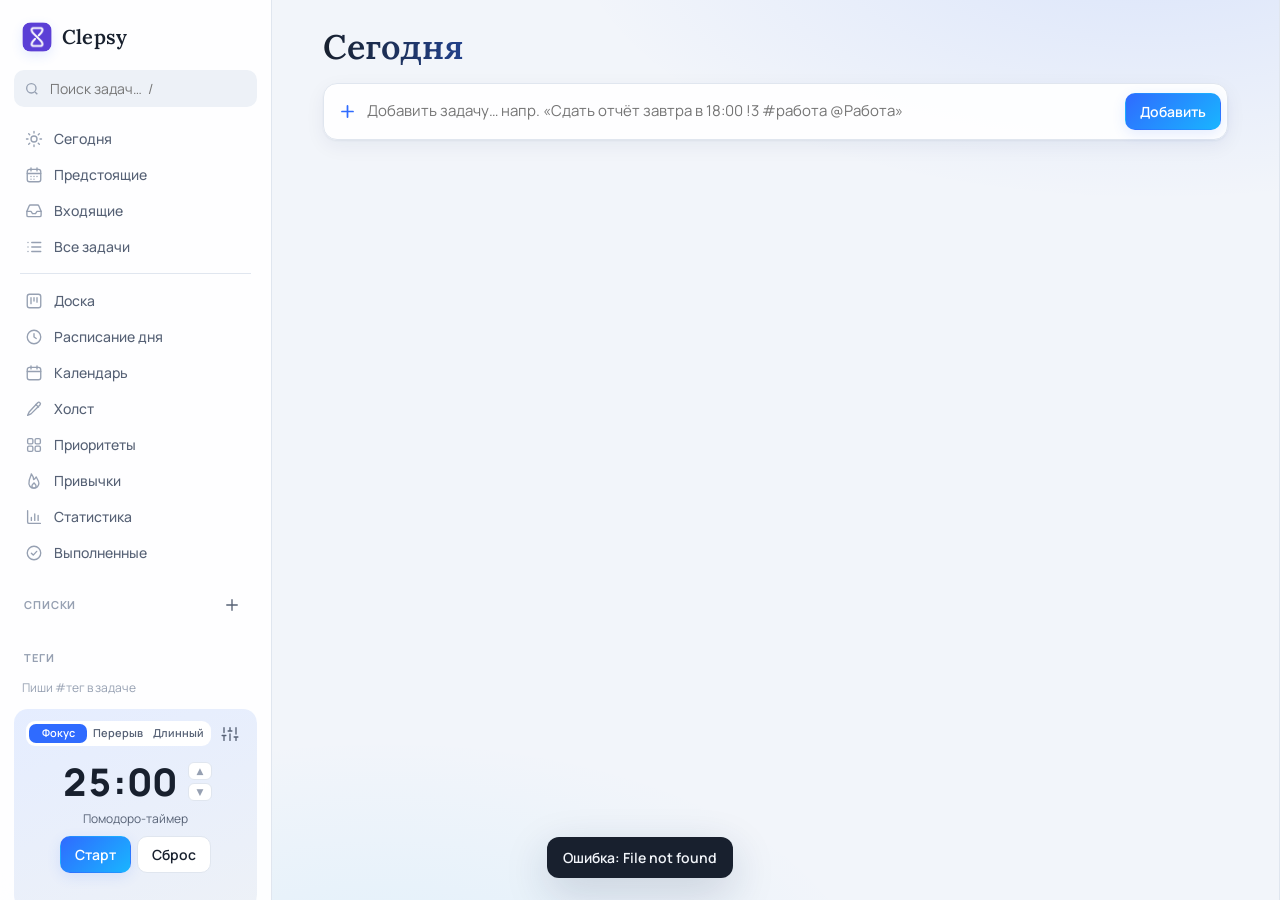
==== web/index.html @ 862fe604 "Матрица Эйзенхауэра → «Приоритеты» Co-Authored-By: Claude Opus 5.5 <noreply@anthropic.com>" ====
<!doctype html>
<html lang="ru">
<head>
  <meta charset="utf-8">
  <meta name="viewport" content="width=device-width, initial-scale=1">
  <title>Clepsy</title>
  <link rel="icon" href="icon.png">
  <link rel="preconnect" href="https://fonts.googleapis.com">
  <link rel="preconnect" href="https://fonts.gstatic.com" crossorigin>
  <link href="https://fonts.googleapis.com/css2?family=Manrope:wght@400;500;600;700;800&family=Lora:ital,wght@0,500;0,600;1,500&display=swap" rel="stylesheet">
  <link rel="stylesheet" href="style.css">
  <script>
    // ошибки JS записываются в атрибут — их проверяет автотест перед сборкой
    (() => {
      const errs = [];
      const put = msg => { if (errs.includes(msg) || errs.length > 8) return; errs.push(msg); document.documentElement.dataset.errors = errs.join(" | "); };
      addEventListener("error", e => put(e.message + " @ " + (e.filename || "").split("/").pop() + ":" + e.lineno));
      addEventListener("unhandledrejection", e => put("promise: " + (e.reason && e.reason.message || e.reason)));
    })();
  </script>
</head>
<body>
<div class="app">
  <aside class="sidebar" id="sidebar">
    <div class="brand">
      <img class="brand-mark" src="icon.png" alt="">
      <span class="brand-name">Clepsy</span>
    </div>

    <label class="search">
      <svg viewBox="0 0 24 24"><circle cx="11" cy="11" r="7"/><path d="m20 20-3.5-3.5"/></svg>
      <input id="search" type="search" placeholder="Поиск задач…  /">
    </label>

    <nav class="nav" id="nav">
      <button data-view="today"><span class="ico"><i data-i="sun"></i></span>Сегодня<span class="count" data-count="today"></span></button>
      <button data-view="upcoming"><span class="ico"><i data-i="upcoming"></i></span>Предстоящие<span class="count" data-count="upcoming"></span></button>
      <button data-view="inbox"><span class="ico"><i data-i="inbox"></i></span>Входящие<span class="count" data-count="inbox"></span></button>
      <button data-view="all"><span class="ico"><i data-i="list"></i></span>Все задачи<span class="count" data-count="all"></span></button>
      <div class="nav-sep"></div>
      <button data-view="board"><span class="ico"><i data-i="board"></i></span>Доска<span class="count" data-count="doing"></span></button>
      <button data-view="schedule"><span class="ico"><i data-i="clock"></i></span>Расписание дня</button>
      <button data-view="calendar"><span class="ico"><i data-i="calendar"></i></span>Календарь</button>
      <button data-view="sketch"><span class="ico"><i data-i="pen"></i></span>Холст</button>
      <button data-view="matrix"><span class="ico"><i data-i="matrix"></i></span>Приоритеты</button>
      <button data-view="habits"><span class="ico"><i data-i="flame"></i></span>Привычки</button>
      <button data-view="stats"><span class="ico"><i data-i="chart"></i></span>Статистика</button>
      <button data-view="completed"><span class="ico"><i data-i="done"></i></span>Выполненные</button>
    </nav>

    <div class="side-head">
      <span>Списки</span>
      <button class="icon-btn" id="addList" title="Новый список"><i data-i="plus"></i></button>
    </div>
    <div class="nav" id="lists"></div>

    <div class="side-head"><span>Теги</span></div>
    <div class="tags-cloud" id="tagsCloud"></div>

    <div class="pomodoro" id="pomodoro">
      <div class="pomo-top">
        <div class="pomo-modes">
          <button data-mode="work" class="on">Фокус</button>
          <button data-mode="short">Перерыв</button>
          <button data-mode="long">Длинный</button>
        </div>
        <button class="icon-btn pomo-gear" id="pomoGear" title="Настроить время"><i data-i="settings"></i></button>
      </div>
      <div class="pomo-clock" id="pomoClock">
        <div class="pomo-time" id="pomoTime" title="Нажми, чтобы ввести своё время, или крути колёсико">25:00</div>
        <div class="clock-arrows"><button type="button" data-adj="1" title="+1 минута">▲</button><button type="button" data-adj="-1" title="−1 минута">▼</button></div>
      </div>
      <div class="pomo-label" id="pomoLabel">Помодоро-таймер</div>
      <div class="pomo-ctrl">
        <button class="btn btn-primary" id="pomoStart">Старт</button>
        <button class="btn" id="pomoReset">Сброс</button>
      </div>
      <div class="pomo-done" id="pomoDone"></div>
      <div id="pomoSettings" hidden></div>
    </div>

    <div class="side-foot">
      <button class="icon-btn" id="themeBtn" title="Тема"><i data-i="theme"></i></button>
      <button class="icon-btn" id="notifyBtn" title="Напоминания о дедлайнах"><i data-i="bell"></i></button>
      <a class="icon-btn" href="/api/export" title="Экспорт в JSON"><i data-i="download"></i></a>
      <label class="icon-btn" title="Импорт из JSON"><i data-i="upload"></i><input type="file" id="importFile" accept="application/json" hidden></label>
      <button class="icon-btn" id="helpBtn" title="Горячие клавиши"><i data-i="keyboard"></i></button>
    </div>
  </aside>

  <main class="main">
    <header class="main-head">
      <button class="icon-btn burger" id="burger"><i data-i="list"></i></button>
      <div>
        <div class="eyebrow" id="eyebrow"></div>
        <h1 id="viewTitle">Сегодня</h1>
      </div>
      <div class="head-right" id="headRight"></div>
    </header>

    <form class="quick-add" id="quickAdd" autocomplete="off">
      <span class="qa-plus"><i data-i="plus"></i></span>
      <input id="qaInput" placeholder="Добавить задачу… напр. «Сдать отчёт завтра в 18:00 !3 #работа @Работа»">
      <button class="btn btn-primary" type="submit">Добавить</button>
    </form>
    <div class="qa-preview" id="qaPreview"></div>

    <section id="view" class="view"></section>
  </main>

  <aside class="detail" id="detail" aria-hidden="true"></aside>
</div>

<div class="modal" id="helpModal" hidden>
  <div class="modal-card">
    <h3>Горячие клавиши и быстрый ввод</h3>
    <div class="help-grid">
      <kbd>N</kbd><span>новая задача</span>
      <kbd>/</kbd><span>поиск</span>
      <kbd>1</kbd>–<kbd>9</kbd><span>переключить раздел</span>
      <kbd>P</kbd><span>спланировать день</span>
      <kbd>D</kbd><span>холст для набросков</span>
      <kbd>Esc</kbd><span>закрыть панель</span>
      <kbd>T</kbd><span>сменить тему</span>
    </div>
    <h4>В строке добавления можно писать:</h4>
    <ul class="help-list">
      <li><b>сегодня, завтра, послезавтра, пн…вс, 25.12, через 3 дня</b> — дедлайн</li>
      <li><b>в 18:00</b> — время</li>
      <li><b>!1 !2 !3</b> — приоритет (низкий / средний / высокий)</li>
      <li><b>#тег</b> — теги, <b>@Список</b> — список</li>
      <li><b>каждый день, по будням, каждую неделю, каждый месяц</b> — повтор</li>
    </ul>
    <button class="btn btn-primary" data-close>Понятно</button>
  </div>
</div>

<div class="modal" id="planModal" hidden>
  <div class="modal-card plan-card" id="planCard"></div>
</div>

<div class="toast" id="toast" hidden></div>

<script src="icons.js"></script>
<script src="shared.js"></script>
<script src="js/core.js"></script>
<script src="js/quickadd.js"></script>
<script src="js/render.js"></script>
<script src="js/views.js"></script>
<script src="js/plan.js"></script>
<script src="js/detail.js"></script>
<script src="js/actions.js"></script>
<script src="js/pomodoro.js"></script>
<script src="js/ui.js"></script>
<script src="js/sketch.js"></script>
<script src="js/main.js"></script>
</body>
</html>
---- web/style.css ----
:root {
  --bg: #f2f5fa;
  --panel: #ffffff;
  --panel-2: #edf1f7;
  --line: #e0e6ef;
  --ink: #18202e;
  --ink-2: #566175;
  --ink-3: #96a0b2;
  --accent: #2f6bff;
  --accent-2: #19b5ff;
  --accent-soft: #e5edff;
  --accent-ink: #ffffff;
  --danger: #ef4d5a;
  --warn: #f29a2e;
  --ok: #1a9cff;
  --p1: #7b8cad;
  --p2: #f29a2e;
  --p3: #ef4d5a;
  --glow: rgba(47, 107, 255, .12);
  --shadow: 0 1px 2px rgba(20, 40, 80, .05), 0 6px 20px rgba(20, 40, 80, .06);
  --shadow-lg: 0 14px 44px rgba(20, 40, 80, .18);
  --radius: 14px;
  --font: "Manrope", system-ui, -apple-system, "Segoe UI", sans-serif;
  --serif: "Lora", Georgia, serif;
  color-scheme: light;
}

@media (prefers-color-scheme: dark) {
  :root:not([data-theme="light"]) {
    --bg: #0d121b; --panel: #141b27; --panel-2: #1b2433; --line: #243044;
    --ink: #e7edf7; --ink-2: #9aa6bb; --ink-3: #5f6c84;
    --accent: #4f86ff; --accent-2: #2fc4ff; --accent-soft: #17264a; --accent-ink: #ffffff;
    --ok: #38b0ff; --p1: #8796b3; --glow: rgba(79, 134, 255, .16);
    --shadow: 0 1px 2px rgba(0,0,0,.3), 0 6px 20px rgba(0,0,0,.28);
    --shadow-lg: 0 14px 44px rgba(0,0,0,.55);
    color-scheme: dark;
  }
}
:root[data-theme="dark"] {
  --bg: #0d121b; --panel: #141b27; --panel-2: #1b2433; --line: #243044;
  --ink: #e7edf7; --ink-2: #9aa6bb; --ink-3: #5f6c84;
  --accent: #4f86ff; --accent-2: #2fc4ff; --accent-soft: #17264a; --accent-ink: #ffffff;
  --ok: #38b0ff; --p1: #8796b3; --glow: rgba(79, 134, 255, .16);
  --shadow: 0 1px 2px rgba(0,0,0,.3), 0 6px 20px rgba(0,0,0,.28);
  --shadow-lg: 0 14px 44px rgba(0,0,0,.55);
  color-scheme: dark;
}

* { box-sizing: border-box; }
html, body { margin: 0; height: 100%; }
body {
  background:
    radial-gradient(900px 420px at 90% -8%, var(--glow), transparent 65%),
    radial-gradient(700px 360px at 30% 110%, color-mix(in srgb, var(--accent-2) 8%, transparent), transparent 70%),
    var(--bg);
  background-attachment: fixed;
  color: var(--ink);
  font: 15px/1.5 var(--font);
  -webkit-font-smoothing: antialiased;
}
button, input, textarea, select { font: inherit; color: inherit; }
button { cursor: pointer; }
a { color: inherit; text-decoration: none; }
::selection { background: var(--accent-soft); }

.app { display: grid; grid-template-columns: 272px 1fr auto; height: 100vh; }

/* ---------- sidebar ---------- */
.sidebar {
  background: var(--panel);
  border-right: 1px solid var(--line);
  padding: 18px 14px 12px;
  display: flex; flex-direction: column; gap: 6px;
  overflow-y: auto;
}
.brand { display: flex; align-items: center; gap: 10px; padding: 4px 8px 12px; }
.brand-mark { width: 30px; height: 30px; border-radius: 9px; box-shadow: 0 4px 12px var(--glow); }
.brand-name { font-family: var(--serif); font-weight: 600; font-size: 20px; letter-spacing: .2px; }

.search {
  display: flex; align-items: center; gap: 8px;
  background: var(--panel-2); border-radius: 10px; padding: 7px 10px; margin-bottom: 8px;
}
.search svg { width: 16px; height: 16px; fill: none; stroke: var(--ink-3); stroke-width: 2; flex: none; }
.search input { border: 0; outline: 0; background: transparent; width: 100%; font-size: 14px; }

.nav { display: flex; flex-direction: column; gap: 1px; }
.nav button, .nav .list-item {
  display: flex; align-items: center; gap: 10px;
  border: 0; background: transparent; text-align: left;
  padding: 7px 10px; border-radius: 9px; font-size: 14px; font-weight: 500; color: var(--ink-2);
  transition: background .15s, color .15s;
}
.nav button:hover, .nav .list-item:hover { background: var(--panel-2); color: var(--ink); }
.nav button.active { background: var(--accent-soft); color: var(--accent); font-weight: 700; box-shadow: inset 3px 0 0 var(--accent); }
.nav .ico { width: 20px; text-align: center; }
.nav .count { margin-left: auto; font-size: 12px; color: var(--ink-3); font-weight: 600; }
.nav .count.hot { color: var(--danger); }
.nav-sep { height: 1px; background: var(--line); margin: 8px 6px; }
.dot { width: 10px; height: 10px; border-radius: 50%; flex: none; margin: 0 5px; }
.list-del { margin-left: 6px; opacity: 0; border: 0; background: none; color: var(--ink-3); padding: 0 2px; }
.nav button:hover .list-del { opacity: 1; }
.list-del:hover { color: var(--danger); }

.side-head {
  display: flex; align-items: center; justify-content: space-between;
  font-size: 11px; font-weight: 700; letter-spacing: .08em; text-transform: uppercase; color: var(--ink-3);
  padding: 14px 10px 4px;
}
.tags-cloud { display: flex; flex-wrap: wrap; gap: 5px; padding: 2px 8px 6px; }
.tags-cloud:empty::after { content: "Пиши #тег в задаче"; font-size: 12px; color: var(--ink-3); }

.icon-btn {
  display: inline-grid; place-items: center; min-width: 30px; height: 30px; padding: 0 6px;
  border: 0; border-radius: 8px; background: transparent; color: var(--ink-2); font-size: 15px; cursor: pointer;
}
.icon-btn:hover { background: var(--panel-2); color: var(--ink); }

.side-foot { display: flex; gap: 2px; justify-content: space-between; padding-top: 10px; border-top: 1px solid var(--line); margin-top: 6px; }

/* ---------- pomodoro ---------- */
.pomodoro {
  margin-top: auto;
  background: linear-gradient(160deg, var(--accent-soft), var(--panel-2));
  border-radius: var(--radius); padding: 12px; text-align: center;
}
.pomo-modes { display: flex; gap: 2px; background: var(--panel); border-radius: 9px; padding: 3px; }
.pomo-modes button { flex: 1; border: 0; background: none; border-radius: 7px; font-size: 12px; font-weight: 600; padding: 4px 0; color: var(--ink-2); }
.pomo-modes button.on { background: var(--accent); color: var(--accent-ink); }
.pomo-time { font-size: 38px; font-weight: 800; letter-spacing: 1px; font-variant-numeric: tabular-nums; margin-top: 6px; }
.pomo-label { font-size: 12px; color: var(--ink-2); min-height: 18px; overflow: hidden; text-overflow: ellipsis; white-space: nowrap; }
.pomo-ctrl { display: flex; gap: 6px; justify-content: center; margin-top: 8px; }
.pomo-done { font-size: 13px; margin-top: 6px; min-height: 18px; letter-spacing: 2px; }

/* ---------- buttons ---------- */
.btn {
  border: 1px solid var(--line); background: var(--panel); border-radius: 10px;
  padding: 7px 14px; font-weight: 600; font-size: 14px; transition: transform .1s, background .15s, border-color .15s;
}
.btn:hover { border-color: var(--ink-3); }
.btn:active { transform: scale(.97); }
.btn-primary { background: linear-gradient(135deg, var(--accent), var(--accent-2)); border-color: transparent; color: var(--accent-ink); box-shadow: 0 4px 14px var(--glow); }
.btn-primary:hover { filter: brightness(1.07); border-color: var(--accent); }
.btn-danger { color: var(--danger); }
.btn-sm { padding: 4px 10px; font-size: 13px; }

/* ---------- main ---------- */
.main { overflow-y: auto; padding: 28px clamp(16px, 4vw, 56px) 60px; min-width: 0; }
.main-head { display: flex; align-items: flex-end; gap: 14px; margin-bottom: 18px; }
.main-head h1 { font-family: var(--serif); font-weight: 600; font-size: 34px; margin: 0; line-height: 1.1; }
.eyebrow { font-size: 13px; color: var(--ink-3); font-weight: 600; text-transform: capitalize; }
.head-right { margin-left: auto; display: flex; align-items: center; gap: 10px; }
.burger { display: none; }

.ring { --p: 0; width: 54px; height: 54px; border-radius: 50%;
  background: conic-gradient(from -90deg, var(--accent-2), var(--accent) calc(var(--p) * 1%), var(--panel-2) 0); transition: --p .6s;
  display: grid; place-items: center; }
.ring span { width: 42px; height: 42px; border-radius: 50%; background: var(--bg); display: grid; place-items: center; font-size: 12px; font-weight: 800; }
.ring-wrap { display: flex; align-items: center; gap: 10px; font-size: 13px; color: var(--ink-2); }

.quick-add {
  display: flex; align-items: center; gap: 10px;
  background: var(--panel); border: 1px solid var(--line); border-radius: var(--radius);
  padding: 6px 6px 6px 14px; box-shadow: var(--shadow);
  transition: border-color .15s, box-shadow .15s;
}
.quick-add:focus-within { border-color: var(--accent); box-shadow: 0 0 0 4px var(--accent-soft); }
.qa-plus { color: var(--accent); font-size: 20px; font-weight: 700; }
.quick-add input { flex: 1; border: 0; outline: 0; background: transparent; font-size: 15px; padding: 6px 0; min-width: 0; }
.qa-preview { display: flex; flex-wrap: wrap; gap: 6px; min-height: 26px; padding: 8px 4px 4px; }

.view { margin-top: 10px; }

/* ---------- task list ---------- */
.group { margin-top: 20px; }
.group-head {
  display: flex; align-items: center; gap: 8px;
  font-size: 13px; font-weight: 700; color: var(--ink-2); padding: 0 4px 8px;
}
.group-head .n { color: var(--ink-3); font-weight: 600; }
.group-head.overdue { color: var(--danger); }
.tasks { display: flex; flex-direction: column; gap: 6px; }

.task {
  display: flex; align-items: flex-start; gap: 12px;
  background: var(--panel); border: 1px solid var(--line); border-radius: 12px;
  padding: 11px 14px; cursor: pointer; position: relative;
  transition: border-color .15s, transform .15s, box-shadow .15s, opacity .3s, background .3s;
}
.task.enter { animation: pop .32s cubic-bezier(.2, .8, .3, 1.2) both; }
.task:hover { border-color: color-mix(in srgb, var(--accent) 35%, var(--line)); box-shadow: var(--shadow); transform: translateY(-1px); }
.task.done { background: color-mix(in srgb, var(--panel) 70%, var(--panel-2)); }
.task.selected { border-color: var(--accent); box-shadow: 0 0 0 3px var(--accent-soft); }
.task.dragging { opacity: .4; }
.task.drop-above::before { content: ""; position: absolute; left: 10px; right: 10px; top: -5px; height: 3px; border-radius: 3px; background: var(--accent); }
.task::after { content: ""; position: absolute; left: 0; top: 10px; bottom: 10px; width: 3px; border-radius: 0 3px 3px 0; background: var(--list-color, transparent); }
@keyframes pop { from { opacity: 0; transform: translateY(6px) scale(.985); } }

.check {
  flex: none; width: 22px; height: 22px; margin-top: 1px; border-radius: 50%;
  border: 2px solid var(--pc, var(--ink-3)); background: transparent;
  display: grid; place-items: center; padding: 0; position: relative;
  transition: background .25s, border-color .25s, transform .15s;
}
.check:hover { background: color-mix(in srgb, var(--pc, var(--ink-3)) 15%, transparent); transform: scale(1.08); }
.check svg { width: 12px; height: 12px; stroke: #fff; stroke-width: 3.5; fill: none; stroke-linecap: round; stroke-linejoin: round; }
.check svg path { stroke-dasharray: 24; stroke-dashoffset: 24; transition: stroke-dashoffset .3s .08s ease; }
.task.done .check { background: linear-gradient(135deg, var(--accent), var(--accent-2)); border-color: transparent; }
.task.done .check svg path { stroke-dashoffset: 0; }
/* зачёркивание «прорисовывается» слева направо */
.t-text {
  background: linear-gradient(currentColor, currentColor) 0 56% / 0 1.5px no-repeat;
  -webkit-box-decoration-break: clone; box-decoration-break: clone;
  transition: background-size .35s ease, color .3s;
}
.task.done .t-text { background-size: 100% 1.5px; color: var(--ink-3); }
.check.burst { animation: burst .45s ease; }
@keyframes burst {
  0% { box-shadow: 0 0 0 0 color-mix(in srgb, var(--accent) 50%, transparent); }
  40% { transform: scale(1.25); }
  100% { transform: scale(1); box-shadow: 0 0 0 12px transparent; }
}
.confetti { position: fixed; width: 8px; height: 8px; border-radius: 2px; pointer-events: none; z-index: 70; }
.p1 { --pc: var(--p1); } .p2 { --pc: var(--p2); } .p3 { --pc: var(--p3); }

.t-body { flex: 1; min-width: 0; }
.t-title { font-weight: 600; word-wrap: break-word; }
.t-notes { font-size: 13px; color: var(--ink-3); white-space: nowrap; overflow: hidden; text-overflow: ellipsis; }
.t-meta { display: flex; flex-wrap: wrap; gap: 6px; margin-top: 5px; }
.chip {
  display: inline-flex; align-items: center; gap: 4px;
  font-size: 12px; font-weight: 600; color: var(--ink-2);
  background: var(--panel-2); border-radius: 6px; padding: 1px 7px; border: 0; white-space: nowrap;
}
button.chip:hover { color: var(--accent); }
.chip.tag { color: var(--accent); background: var(--accent-soft); }
.chip.late { color: var(--danger); background: color-mix(in srgb, var(--danger) 12%, transparent); }
.chip.soon { color: var(--warn); background: color-mix(in srgb, var(--warn) 14%, transparent); }
.chip.today { color: var(--ok); background: color-mix(in srgb, var(--ok) 14%, transparent); }
.t-pin { font-size: 13px; }
.t-actions {
  position: absolute; right: 8px; top: 6px; display: flex; gap: 2px; opacity: 0; transition: opacity .15s;
  background: var(--panel); border-radius: 8px; box-shadow: var(--shadow);
}
.task:hover .t-actions { opacity: 1; }

.empty {
  text-align: center; color: var(--ink-3); padding: 50px 20px;
  border: 2px dashed var(--line); border-radius: var(--radius); margin-top: 18px;
}
.empty .big { font-size: 40px; display: block; margin-bottom: 6px; }

.day-note {
  margin-top: 26px; background: var(--panel); border: 1px solid var(--line); border-radius: var(--radius); padding: 14px 16px;
}
.day-note h3 { margin: 0 0 6px; font-family: var(--serif); font-weight: 600; font-size: 17px; }
.day-note textarea {
  width: 100%; min-height: 90px; border: 0; outline: 0; resize: vertical; background:
  repeating-linear-gradient(transparent 0 25px, var(--line) 25px 26px); line-height: 26px; font-size: 15px;
}
.saved { font-size: 12px; color: var(--ink-3); }

/* ---------- detail panel ---------- */
.detail {
  width: 0; overflow: hidden; background: var(--panel); border-left: 1px solid var(--line);
  transition: width .25s ease;
}
.detail.open { width: 400px; }
.detail-inner { width: 400px; height: 100%; overflow-y: auto; padding: 18px 20px 30px; display: flex; flex-direction: column; gap: 14px; }
.d-top { display: flex; align-items: center; gap: 6px; }
.d-top .grow { flex: 1; }
.d-title {
  width: 100%; border: 0; outline: 0; background: transparent; resize: none; overflow: hidden;
  font-family: var(--serif); font-size: 22px; font-weight: 600; line-height: 1.3;
}
.field { display: flex; flex-direction: column; gap: 5px; }
.field > label { font-size: 12px; font-weight: 700; color: var(--ink-3); text-transform: uppercase; letter-spacing: .06em; }
.row { display: flex; gap: 8px; }
.row > * { flex: 1; min-width: 0; }
.input, select.input, textarea.input {
  width: 100%; border: 1px solid var(--line); background: var(--bg); border-radius: 9px; padding: 7px 10px; outline: 0;
}
.input:focus { border-color: var(--accent); }
textarea.input { min-height: 90px; resize: vertical; }
.seg { display: flex; gap: 4px; }
.seg button { flex: 1; border: 1px solid var(--line); background: var(--bg); border-radius: 8px; padding: 6px 0; font-size: 13px; font-weight: 600; }
.seg button.on { border-color: var(--pc, var(--accent)); color: var(--pc, var(--accent)); background: color-mix(in srgb, var(--pc, var(--accent)) 10%, transparent); }
.quick-dates { display: flex; flex-wrap: wrap; gap: 5px; }
.subtasks { display: flex; flex-direction: column; gap: 4px; }
.sub { display: flex; align-items: center; gap: 8px; }
.sub input[type=checkbox] { accent-color: var(--accent); width: 16px; height: 16px; }
.sub .input { padding: 4px 8px; }
.sub.done .input { text-decoration: line-through; color: var(--ink-3); }
.progress { height: 5px; background: var(--panel-2); border-radius: 5px; overflow: hidden; }
.progress i { display: block; height: 100%; background: linear-gradient(90deg, var(--accent), var(--accent-2)); transition: width .3s; }
.d-foot { font-size: 12px; color: var(--ink-3); margin-top: auto; }

/* ---------- calendar ---------- */
.cal-head { display: flex; align-items: center; gap: 8px; margin-bottom: 12px; }
.cal-head h2 { margin: 0 8px; font-family: var(--serif); font-weight: 600; font-size: 22px; text-transform: capitalize; min-width: 180px; }
.cal { display: grid; grid-template-columns: repeat(7, 1fr); gap: 6px; }
.cal-dow { font-size: 12px; font-weight: 700; color: var(--ink-3); text-align: center; padding-bottom: 2px; }
.cal-day {
  min-height: 108px; background: var(--panel); border: 1px solid var(--line); border-radius: 11px;
  padding: 6px; display: flex; flex-direction: column; gap: 3px; cursor: pointer; overflow: hidden; min-width: 0;
}
.cal-day:hover { border-color: var(--ink-3); }
.cal-day.other { opacity: .45; }
.cal-day.today { border-color: var(--accent); box-shadow: inset 0 0 0 1px var(--accent); }
.cal-day.picked { background: var(--accent-soft); }
.cal-day.drop { background: var(--accent-soft); border-color: var(--accent); }
.cal-num { font-size: 13px; font-weight: 700; color: var(--ink-2); }
.cal-day.today .cal-num { color: var(--accent); }
.cal-task {
  font-size: 11.5px; font-weight: 600; padding: 1px 6px; border-radius: 5px;
  background: color-mix(in srgb, var(--c, var(--accent)) 16%, transparent); color: var(--ink);
  border-left: 3px solid var(--c, var(--accent));
  white-space: nowrap; overflow: hidden; text-overflow: ellipsis;
}
.cal-task.done { text-decoration: line-through; opacity: .55; }
.cal-more { font-size: 11px; color: var(--ink-3); font-weight: 600; }

/* ---------- matrix ---------- */
.matrix { display: grid; grid-template-columns: 1fr 1fr; gap: 12px; }
.quad { background: var(--panel); border: 1px solid var(--line); border-radius: var(--radius); padding: 14px; min-height: 220px; border-top: 4px solid var(--qc); }
.quad h3 { margin: 0; font-size: 15px; }
.quad p { margin: 0 0 10px; font-size: 12px; color: var(--ink-3); }
.quad .task { padding: 8px 10px; }

/* ---------- habits ---------- */
.habits { background: var(--panel); border: 1px solid var(--line); border-radius: var(--radius); overflow-x: auto; }
.habits table { border-collapse: collapse; width: 100%; }
.habits th, .habits td { padding: 10px 6px; text-align: center; border-bottom: 1px solid var(--line); }
.habits th { font-size: 12px; color: var(--ink-3); font-weight: 700; }
.habits th.today { color: var(--accent); }
.habits td.name { text-align: left; padding-left: 16px; font-weight: 600; white-space: nowrap; }
.habits tr:last-child td { border-bottom: 0; }
.hcheck {
  width: 30px; height: 30px; border-radius: 9px; border: 2px solid var(--line); background: transparent; padding: 0;
  transition: background .15s, transform .15s;
}
.hcheck:hover { border-color: var(--c); }
.hcheck.on { background: var(--c); border-color: var(--c); color: #fff; }
.streak { font-weight: 700; color: var(--warn); white-space: nowrap; }
.add-habit { display: flex; gap: 8px; margin-top: 12px; }
.add-habit .input { max-width: 340px; }
.heat { display: grid; grid-template-columns: repeat(15, 8px); gap: 2px; justify-content: center; }
.heat i { width: 8px; height: 8px; border-radius: 2px; background: var(--panel-2); }

/* ---------- stats ---------- */
.cards { display: grid; grid-template-columns: repeat(auto-fit, minmax(160px, 1fr)); gap: 12px; }
.card { background: var(--panel); border: 1px solid var(--line); border-radius: var(--radius); padding: 16px; }
.card .k { font-size: 12px; color: var(--ink-3); font-weight: 700; text-transform: uppercase; letter-spacing: .06em; }
.card .v { font-size: 30px; font-weight: 800; margin-top: 2px; }
.card .s { font-size: 12px; color: var(--ink-2); }
.panel { background: var(--panel); border: 1px solid var(--line); border-radius: var(--radius); padding: 16px; margin-top: 12px; }
.panel h3 { margin: 0 0 12px; font-size: 15px; }
.bars { display: flex; align-items: flex-end; gap: 10px; height: 160px; }
.bar { flex: 1; display: flex; flex-direction: column; align-items: center; gap: 6px; height: 100%; justify-content: flex-end; }
.bar i { width: 100%; max-width: 46px; background: linear-gradient(180deg, var(--accent-2), var(--accent)); border-radius: 6px 6px 2px 2px; min-height: 3px; transition: height .4s; }
.bar b { font-size: 12px; }
.bar span { font-size: 11px; color: var(--ink-3); font-weight: 600; }
.hbar { display: grid; grid-template-columns: 130px 1fr 40px; gap: 10px; align-items: center; margin-bottom: 8px; font-size: 13px; }
.hbar .track { height: 8px; background: var(--panel-2); border-radius: 8px; overflow: hidden; }
.hbar .track i { display: block; height: 100%; border-radius: 8px; }

/* ---------- время: таймер, оценка, загрузка дня ---------- */
.chip.live { color: #fff; background: linear-gradient(135deg, var(--accent), var(--accent-2)); animation: pulse 2s infinite; }
@keyframes pulse { 50% { opacity: .75; } }
.chip.over { color: var(--danger); }
.task.running { border-color: var(--ok); }
.icon-btn.on { color: var(--ok); }
.load {
  display: flex; align-items: center; gap: 12px; flex-wrap: wrap;
  background: var(--panel); border: 1px solid var(--line); border-radius: 12px; padding: 10px 14px; font-size: 13px; margin-top: 4px;
}
.load .track { flex: 1; min-width: 140px; height: 8px; background: var(--panel-2); border-radius: 8px; overflow: hidden; }
.load .track i { display: block; height: 100%; background: linear-gradient(90deg, var(--accent), var(--accent-2)); border-radius: 8px; transition: width .3s; }
.load.over .track i { background: var(--danger); }
.load.over b { color: var(--danger); }
.est-row { display: flex; gap: 5px; flex-wrap: wrap; align-items: center; }
.est-row .input { width: 90px; flex: none; }
.chip.on { background: var(--accent); color: var(--accent-ink); }
.timer-box { display: flex; align-items: center; gap: 10px; background: var(--bg); border: 1px solid var(--line); border-radius: 10px; padding: 8px 10px; }
.timer-box b { font-size: 20px; font-variant-numeric: tabular-nums; }
.timer-box .s { font-size: 12px; color: var(--ink-3); flex: 1; }
.urg { font-size: 12px; color: var(--ink-3); }

/* ---------- канбан ---------- */
.board { display: grid; grid-template-columns: repeat(3, minmax(240px, 1fr)); gap: 14px; align-items: start; overflow-x: auto; }
.col { background: var(--panel-2); border-radius: var(--radius); padding: 12px; min-height: 300px; border-top: 4px solid var(--qc); }
.col.drop { outline: 2px dashed var(--accent); outline-offset: -4px; }
.col h3 { margin: 0 0 10px; font-size: 14px; display: flex; gap: 8px; align-items: center; }
.col h3 .n { color: var(--ink-3); }
.col .tasks { min-height: 220px; }
.col .task { padding: 10px 12px; }

/* ---------- расписание дня ---------- */
.sched { display: grid; grid-template-columns: 260px 1fr; gap: 16px; align-items: start; }
.sched-side { position: sticky; top: 0; }
.sched-side .tasks { min-height: 80px; }
.sched-side .task { padding: 8px 10px; }
.hint { font-size: 12px; color: var(--ink-3); margin: 6px 2px; }
.timeline { position: relative; background: var(--panel); border: 1px solid var(--line); border-radius: var(--radius); }
.slot { height: 28px; border-bottom: 1px dashed var(--line); position: relative; margin-left: 56px; }
.slot.hour { border-bottom-style: solid; }
.slot.drop { background: var(--accent-soft); }
.hour-label { position: absolute; left: -50px; top: -9px; font-size: 11px; color: var(--ink-3); font-weight: 700; }
.block {
  position: absolute; left: 62px; right: 8px; border-radius: 8px; padding: 3px 8px;
  background: color-mix(in srgb, var(--c) 20%, var(--panel)); border-left: 4px solid var(--c);
  font-size: 12.5px; font-weight: 600; overflow: hidden; cursor: grab; z-index: 2; box-shadow: var(--shadow);
}
.block.done { opacity: .5; text-decoration: line-through; }
.block .bt { color: var(--ink-2); font-weight: 700; font-size: 11px; }
.block .unsched { position: absolute; right: 4px; top: 2px; border: 0; background: none; color: var(--ink-3); font-size: 12px; }
.now-line { position: absolute; left: 50px; right: 0; height: 2px; background: var(--danger); z-index: 3; pointer-events: none; }
.now-line::before { content: ""; position: absolute; left: -4px; top: -4px; width: 10px; height: 10px; border-radius: 50%; background: var(--danger); }

/* ---------- планирование дня ---------- */
.plan-card { max-width: 620px; max-height: 88vh; overflow-y: auto; }
.plan-step { font-size: 12px; font-weight: 800; letter-spacing: .08em; text-transform: uppercase; color: var(--accent); margin: 18px 0 8px; }
.plan-row { display: flex; align-items: center; gap: 8px; padding: 7px 0; border-bottom: 1px solid var(--line); font-size: 14px; }
.plan-row .t { flex: 1; min-width: 0; overflow: hidden; text-overflow: ellipsis; white-space: nowrap; }
.plan-row .meta { font-size: 12px; color: var(--ink-3); white-space: nowrap; }
.plan-foot { display: flex; justify-content: flex-end; gap: 8px; margin-top: 18px; }

/* ---------- modal / toast ---------- */
.modal { position: fixed; inset: 0; background: rgba(10, 8, 20, .45); display: grid; place-items: center; z-index: 50; padding: 16px; }
.modal[hidden] { display: none; }
.modal-card { background: var(--panel); border-radius: 18px; padding: 24px; max-width: 480px; width: 100%; box-shadow: var(--shadow-lg); }
.modal-card h3 { margin: 0 0 14px; font-family: var(--serif); font-weight: 600; }
.modal-card h4 { margin: 18px 0 6px; font-size: 14px; }
.help-grid { display: grid; grid-template-columns: auto 1fr; gap: 6px 14px; align-items: center; font-size: 14px; }
.help-list { margin: 0 0 18px; padding-left: 18px; font-size: 14px; color: var(--ink-2); }
kbd { background: var(--panel-2); border: 1px solid var(--line); border-bottom-width: 2px; border-radius: 6px; padding: 0 7px; font: 600 12px var(--font); }
.toast {
  position: fixed; bottom: 22px; left: 50%; transform: translateX(-50%);
  background: var(--ink); color: var(--bg); padding: 10px 16px; border-radius: 12px; box-shadow: var(--shadow-lg);
  display: flex; gap: 14px; align-items: center; font-size: 14px; font-weight: 600; z-index: 60; animation: pop .2s;
}
.toast[hidden] { display: none; }
.toast button { background: none; border: 0; color: var(--accent); font-weight: 800; }

/* ---------- responsive ---------- */
@media (max-width: 1100px) {
  .detail, .detail.open {
    position: fixed; right: 0; top: 0; bottom: 0; z-index: 40; width: 400px;
    transform: translateX(105%); transition: transform .25s ease;
  }
  .detail.open { transform: none; box-shadow: var(--shadow-lg); }
}
@media (max-width: 760px) {
  .app { grid-template-columns: 1fr; }
  .sidebar { position: fixed; inset: 0 auto 0 0; width: 280px; z-index: 45; transform: translateX(-100%); transition: transform .25s; box-shadow: var(--shadow-lg); }
  .sidebar.open { transform: none; }
  .burger { display: inline-grid; }
  .main { padding: 18px 16px 60px; }
  .main-head h1 { font-size: 26px; }
  .quick-add .btn { display: none; }
  .detail, .detail.open, .detail-inner { width: 100vw; }
  .matrix { grid-template-columns: 1fr; }
  .cal { gap: 3px; }
  .cal-day { min-height: 64px; padding: 4px; }
  .cal-task { font-size: 0; padding: 0; height: 5px; border-left: 0; background: var(--c, var(--accent)); }
  .t-actions { opacity: 1; position: static; box-shadow: none; }
  .hbar { grid-template-columns: 90px 1fr 32px; }
  .sched { grid-template-columns: 1fr; }
  .sched-side { position: static; }
  .board { grid-template-columns: repeat(3, 85vw); }
}

/* ---------- полировка ---------- */
@property --p { syntax: "<number>"; inherits: false; initial-value: 0; }
.sidebar { background: color-mix(in srgb, var(--panel) 88%, transparent); backdrop-filter: blur(14px); }
.quick-add { background: color-mix(in srgb, var(--panel) 92%, transparent); }
.group-head { text-transform: uppercase; font-size: 11.5px; letter-spacing: .07em; }
.main-head h1 { background: linear-gradient(90deg, var(--ink), color-mix(in srgb, var(--ink) 55%, var(--accent))); -webkit-background-clip: text; background-clip: text; color: transparent; }
.card .v { background: linear-gradient(135deg, var(--accent), var(--accent-2)); -webkit-background-clip: text; background-clip: text; color: transparent; }
@media (prefers-reduced-motion: reduce) { *, *::before, *::after { animation: none !important; transition: none !important; } }
.head-right { flex-wrap: wrap; justify-content: flex-end; }
.head-right .btn { white-space: nowrap; }
.main-head > div:nth-child(2) { min-width: 0; }
@media (max-width: 900px) { .ring-wrap > div:last-child { display: none; } }
/* строка добавления кликабельна по всей длине */
.quick-add { cursor: text; }
.quick-add input { align-self: stretch; padding: 10px 0; }
.quick-add .btn { cursor: pointer; }
.ico-svg { width: 17px; height: 17px; fill: none; stroke: currentColor; stroke-width: 1.8; stroke-linecap: round; stroke-linejoin: round; display: block; }
[data-act="del"]:hover, [data-d="delete"]:hover, [data-del-habit]:hover { color: var(--danger); background: color-mix(in srgb, var(--danger) 12%, transparent); }
.field .hint { margin: 2px 2px 0; line-height: 1.4; }

/* ---------- настройка таймера ---------- */
.pomo-top { display: flex; align-items: center; gap: 4px; }
.pomo-top .pomo-modes { flex: 1; }
.pomo-modes button { font-size: 11px; white-space: nowrap; }
.pomo-gear { min-width: 26px; height: 26px; font-size: 14px; }
.pomo-gear.on { background: var(--panel); color: var(--accent); }
.pomo-time { cursor: text; border-radius: 10px; transition: background .15s; }
.pomo-time:hover { background: color-mix(in srgb, var(--panel) 60%, transparent); }
.clock-input { width: 100%; max-width: 150px; text-align: center; font: inherit; color: var(--accent); background: var(--panel); border: 1px solid var(--accent); border-radius: 10px; outline: 0; }
.pset { margin-top: 10px; padding-top: 10px; border-top: 1px solid var(--line); display: flex; flex-direction: column; gap: 6px; text-align: left; }
.pset-presets { display: flex; gap: 4px; }
.pset-chip { flex: 1; border: 1px solid var(--line); background: var(--panel); border-radius: 7px; padding: 3px 0; font-size: 11.5px; font-weight: 800; color: var(--ink-2); }
.pset-chip.on { border-color: var(--accent); color: var(--accent); }
.pset-row { display: flex; align-items: center; gap: 6px; font-size: 12.5px; color: var(--ink-2); }
.pset-row span { flex: 1; }
.pset-row input[type=number] { width: 54px; background: var(--panel); border: 1px solid var(--line); border-radius: 7px; padding: 3px 4px; text-align: center; font-weight: 700; outline: 0; }
.pset-row input[type=number]:focus { border-color: var(--accent); }
.pset-row em { font-style: normal; width: 50px; color: var(--ink-3); font-size: 11px; }
.pset-check { cursor: pointer; }
.pset-check input { accent-color: var(--accent); }
.pset-err { color: var(--danger); font-size: 11.5px; }
.pset-actions { display: flex; justify-content: flex-end; gap: 6px; }
.pset-actions button { border: 1px solid var(--line); background: var(--panel); border-radius: 7px; padding: 4px 10px; font-weight: 700; font-size: 12px; }
.pset-actions .pset-save { background: linear-gradient(135deg, var(--accent), var(--accent-2)); border-color: transparent; color: #fff; }
.pomo-modes button { line-height: 1.15; padding: 3px 0; }
.pomo-modes button small { display: block; font-size: 9.5px; font-weight: 600; opacity: .75; }
.pomo-clock { display: flex; align-items: center; justify-content: center; gap: 6px; margin-top: 6px; }
.pomo-clock .pomo-time { margin-top: 0; padding: 0 4px; }
.clock-arrows { display: flex; flex-direction: column; gap: 3px; }
.clock-arrows button { width: 24px; height: 18px; border: 1px solid var(--line); background: var(--panel); border-radius: 6px; font-size: 9px; color: var(--ink-3); display: grid; place-items: center; padding: 0; user-select: none; touch-action: none; }
.clock-arrows button:hover { color: var(--accent); border-color: var(--accent); }
.clock-arrows button:active { background: var(--accent-soft); }

/* ---------- «Дополнительно» в панели задачи ---------- */
.more { border: 1px solid var(--line); border-radius: 12px; background: color-mix(in srgb, var(--panel-2) 45%, transparent); }
.more > summary {
  list-style: none; cursor: pointer; display: flex; align-items: center; gap: 10px;
  padding: 10px 12px; font-size: 12px; font-weight: 700; color: var(--ink-3); text-transform: uppercase; letter-spacing: .06em;
}
.more > summary::-webkit-details-marker { display: none; }
.more > summary::before { content: "›"; font-size: 16px; line-height: 1; transition: transform .2s; color: var(--ink-3); }
.more[open] > summary::before { transform: rotate(90deg); }
.more > summary:hover { color: var(--ink-2); }
.more-sum { margin-left: auto; text-transform: none; letter-spacing: 0; font-weight: 600; color: var(--ink-2); white-space: nowrap; overflow: hidden; text-overflow: ellipsis; min-width: 0; }
.more[open] .more-sum { display: none; }
.more-body { display: flex; flex-direction: column; gap: 14px; padding: 2px 12px 14px; }

/* ---------- холст ---------- */
.sk { display: flex; flex-direction: column; gap: 12px; }
.sk-bar {
  display: flex; align-items: center; flex-wrap: wrap; gap: 8px;
  background: var(--panel); border: 1px solid var(--line); border-radius: var(--radius); padding: 8px 10px; box-shadow: var(--shadow);
  position: sticky; top: 0; z-index: 5;
}
.sk-bar .grow { flex: 1; }
.sk-group { display: flex; align-items: center; gap: 3px; padding-right: 8px; border-right: 1px solid var(--line); }
.sk-btn {
  display: inline-flex; align-items: center; gap: 4px; border: 1px solid transparent; background: transparent;
  border-radius: 8px; padding: 5px 9px; font-size: 13px; font-weight: 600; color: var(--ink-2); cursor: pointer;
}
.sk-btn:hover { background: var(--panel-2); color: var(--ink); }
.sk-btn.on { background: var(--accent-soft); color: var(--accent); border-color: color-mix(in srgb, var(--accent) 40%, transparent); }
.sk-btn:disabled { opacity: .35; cursor: default; background: none; }
.sk-btn .ico-svg { width: 15px; height: 15px; }
.sk-color { width: 22px; height: 22px; border-radius: 50%; border: 2px solid var(--panel); background: var(--c); box-shadow: 0 0 0 1px var(--line); cursor: pointer; padding: 0; position: relative; }
.sk-color.on { box-shadow: 0 0 0 2px var(--accent); }
.sk-custom { background: conic-gradient(#ef4d5a, #f29a2e, #f5d547, #22a06b, #2f6bff, #8b5cf6, #ef4d5a); overflow: hidden; }
.sk-custom input { opacity: 0; position: absolute; inset: 0; width: 100%; height: 100%; cursor: pointer; }
.sk-size { display: flex; align-items: center; gap: 6px; padding-right: 8px; border-right: 1px solid var(--line); }
.sk-size input { width: 90px; accent-color: var(--accent); }
.sk-size b { font-size: 12px; min-width: 18px; color: var(--ink-2); font-variant-numeric: tabular-nums; }
.sk-title { width: 190px; padding: 5px 9px; font-size: 13px; }
.sk-status { font-size: 12px; color: var(--ink-3); min-width: 74px; }
.sk-stage { display: grid; place-items: center; }
.sk-paper {
  position: relative; width: 100%; max-width: 1280px; aspect-ratio: 16 / 10;
  border-radius: 14px; overflow: hidden; box-shadow: var(--shadow-lg); border: 1px solid var(--line); background: #fdfcf9;
}
.sk-paper canvas { position: absolute; inset: 0; width: 100%; height: 100%; touch-action: none; }
.sk-gallery { display: grid; grid-template-columns: repeat(auto-fill, minmax(150px, 1fr)); gap: 10px; }
.sk-thumb { position: relative; background: var(--panel); border: 1px solid var(--line); border-radius: 10px; padding: 6px; cursor: pointer; transition: border-color .15s, transform .15s; }
.sk-thumb:hover { border-color: var(--ink-3); transform: translateY(-1px); }
.sk-thumb.on { border-color: var(--accent); box-shadow: 0 0 0 2px var(--accent-soft); }
.sk-thumb img { width: 100%; aspect-ratio: 16 / 10; object-fit: cover; border-radius: 6px; display: block; background: #fdfcf9; }
.sk-thumb span { display: block; font-size: 12px; font-weight: 600; margin-top: 5px; white-space: nowrap; overflow: hidden; text-overflow: ellipsis; color: var(--ink-2); }
.sk-thumb .icon-btn { position: absolute; top: 10px; right: 10px; background: var(--panel); opacity: 0; box-shadow: var(--shadow); }
.sk-thumb:hover .icon-btn { opacity: 1; }
@media (max-width: 760px) { .sk-group, .sk-size { border-right: 0; } .sk-title { width: 100%; } }

/* ---------- тонкие полосы прокрутки в цвет темы ---------- */
* { scrollbar-width: thin; scrollbar-color: color-mix(in srgb, var(--ink-3) 45%, transparent) transparent; }
::-webkit-scrollbar { width: 8px; height: 8px; }
::-webkit-scrollbar-track { background: transparent; }
::-webkit-scrollbar-thumb { background: color-mix(in srgb, var(--ink-3) 40%, transparent); border-radius: 8px; border: 2px solid transparent; background-clip: padding-box; }
::-webkit-scrollbar-thumb:hover { background-color: color-mix(in srgb, var(--ink-3) 70%, transparent); }
::-webkit-scrollbar-button { display: none; height: 0; }

/* ---------- линейные иконки (icons.js) ---------- */
.i { width: 1.15em; height: 1.15em; fill: none; stroke: currentColor; stroke-width: 1.8; stroke-linecap: round; stroke-linejoin: round; flex: none; vertical-align: -0.2em; }
.i.inline { width: 1em; height: 1em; }
.nav .ico { display: inline-grid; place-items: center; }
.nav .ico .i { width: 18px; height: 18px; color: var(--ink-3); transition: color .15s; }
.nav button:hover .ico .i { color: var(--ink-2); }
.nav button.active .ico .i { color: var(--accent); }
.icon-btn .i { width: 18px; height: 18px; }
.icon-btn.on .i { color: var(--accent); }
.btn .i { width: 15px; height: 15px; }
.chip .i { width: 13px; height: 13px; stroke-width: 2; }
.qa-plus { display: grid; place-items: center; }
.qa-plus .i { width: 19px; height: 19px; stroke-width: 2.2; }
.t-pin .i { width: 13px; height: 13px; color: var(--accent); margin-right: 3px; }
.t-actions .icon-btn .i { width: 16px; height: 16px; }
.empty .big { font-size: 0; }
.empty .big .i { width: 44px; height: 44px; stroke-width: 1.3; color: var(--ink-3); margin: 0 auto 8px; display: block; }
.seg button .i { width: 14px; height: 14px; }
.col h3 .i, .quad h3 .i { width: 16px; height: 16px; }
.quad h3 .i { color: var(--qc); }
.hcheck .i { width: 15px; height: 15px; stroke-width: 2.6; }
.streak .i { color: var(--warn); }
.day-note h3 .i, .plan-card h3 .i { width: 18px; height: 18px; color: var(--accent); }
.list-del .i { width: 13px; height: 13px; }
.sub .icon-btn .i { width: 14px; height: 14px; }
.block .unsched .i { width: 12px; height: 12px; }
.load .i { width: 15px; height: 15px; }
.sk-btn .i { width: 16px; height: 16px; }
.d-foot .i { width: 13px; height: 13px; }
.burger .i { width: 20px; height: 20px; }
.tomato { display: inline-block; width: 8px; height: 8px; border-radius: 50%; background: var(--accent); margin: 0 2px; vertical-align: middle; }
.pomo-done { letter-spacing: 0; }

/* градиентный текст (заголовок, числа статистики) при выделении становится обычным,
   иначе выделение выглядит пустой плашкой */
.main-head h1::selection, .card .v::selection {
  -webkit-text-fill-color: var(--ink); color: var(--ink); background: color-mix(in srgb, var(--accent) 35%, transparent);
}
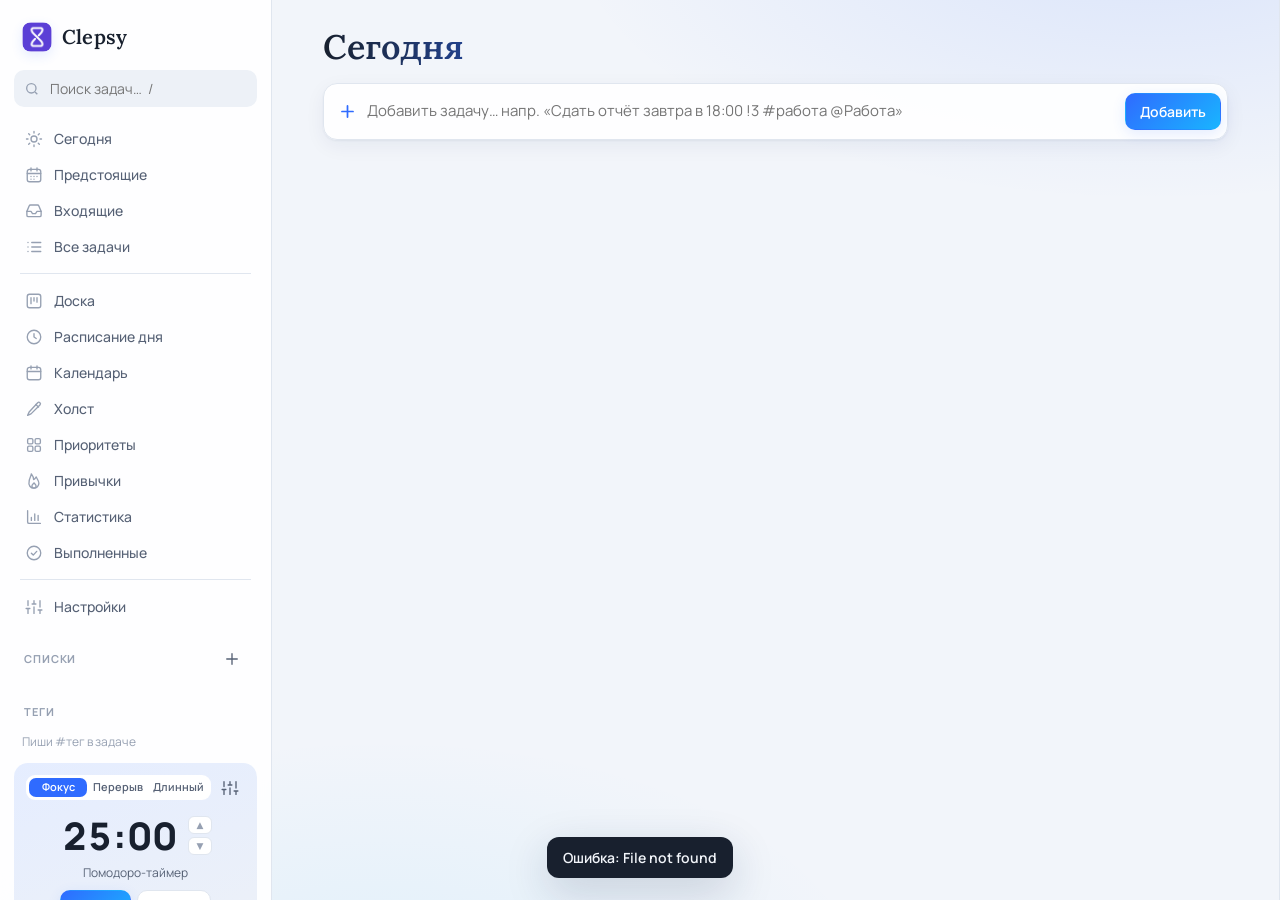
==== commit 9741f54c: "Раздел «Настройки» - тема, автозапуск с Windows (синхронно с меню трея), поведение крестика окна:   " ====
--- a/web/index.html
+++ b/web/index.html
@@ -46,6 +46,8 @@
       <button data-view="habits"><span class="ico"><i data-i="flame"></i></span>Привычки</button>
       <button data-view="stats"><span class="ico"><i data-i="chart"></i></span>Статистика</button>
       <button data-view="completed"><span class="ico"><i data-i="done"></i></span>Выполненные</button>
+      <div class="nav-sep"></div>
+      <button data-view="settings"><span class="ico"><i data-i="settings"></i></span>Настройки</button>
     </nav>
 
     <div class="side-head">
@@ -79,13 +81,6 @@
       <div id="pomoSettings" hidden></div>
     </div>
 
-    <div class="side-foot">
-      <button class="icon-btn" id="themeBtn" title="Тема"><i data-i="theme"></i></button>
-      <button class="icon-btn" id="notifyBtn" title="Напоминания о дедлайнах"><i data-i="bell"></i></button>
-      <a class="icon-btn" href="/api/export" title="Экспорт в JSON"><i data-i="download"></i></a>
-      <label class="icon-btn" title="Импорт из JSON"><i data-i="upload"></i><input type="file" id="importFile" accept="application/json" hidden></label>
-      <button class="icon-btn" id="helpBtn" title="Горячие клавиши"><i data-i="keyboard"></i></button>
-    </div>
   </aside>
 
   <main class="main">
@@ -153,6 +148,7 @@
 <script src="js/pomodoro.js"></script>
 <script src="js/ui.js"></script>
 <script src="js/sketch.js"></script>
+<script src="js/settings.js"></script>
 <script src="js/main.js"></script>
 </body>
 </html>
--- a/web/style.css
+++ b/web/style.css
@@ -625,3 +625,37 @@
 .main-head h1::selection, .card .v::selection {
   -webkit-text-fill-color: var(--ink); color: var(--ink); background: color-mix(in srgb, var(--accent) 35%, transparent);
 }
+
+/* ---------- раздел «Настройки» ---------- */
+.settings { display: flex; flex-direction: column; gap: 14px; max-width: 760px; }
+.set-card { background: var(--panel); border: 1px solid var(--line); border-radius: var(--radius); padding: 6px 18px 10px; }
+.set-card h3 { display: flex; align-items: center; gap: 8px; margin: 12px 0 4px; font-size: 13px; font-weight: 800; letter-spacing: .06em; text-transform: uppercase; color: var(--ink-3); }
+.set-card h3 .i { width: 16px; height: 16px; color: var(--accent); }
+.set-row { display: flex; align-items: center; gap: 18px; padding: 12px 0; border-top: 1px solid var(--line); }
+.set-card h3 + .set-row { border-top: 0; }
+.set-text { flex: 1; min-width: 0; display: flex; flex-direction: column; gap: 2px; }
+.set-text b { font-weight: 700; font-size: 14.5px; }
+.set-text span { font-size: 12.5px; color: var(--ink-3); }
+.set-ctl { display: flex; align-items: center; gap: 8px; flex-wrap: wrap; justify-content: flex-end; }
+.set-seg { min-width: 0; }
+.set-seg button { padding: 6px 14px; white-space: nowrap; flex: none; }
+.set-time { width: 120px; }
+.set-path { font-size: 12px; color: var(--ink-2); background: var(--panel-2); padding: 2px 6px; border-radius: 6px; word-break: break-all; }
+.set-badge { font-size: 12.5px; font-weight: 700; padding: 4px 10px; border-radius: 999px; background: var(--panel-2); color: var(--ink-2); }
+.set-badge.on { color: var(--ok); background: color-mix(in srgb, var(--ok) 14%, transparent); }
+.set-badge.denied { color: var(--danger); background: color-mix(in srgb, var(--danger) 12%, transparent); }
+.set-pomo .pset { margin-top: 4px; padding-top: 4px; border-top: 0; max-width: 420px; }
+.set-keys { display: grid; grid-template-columns: max-content 1fr; gap: 8px 14px; align-items: center; font-size: 14px; color: var(--ink-2); padding: 6px 0 2px; }
+.set-keys kbd { justify-self: start; }
+.set-card .btn { display: inline-flex; align-items: center; gap: 6px; cursor: pointer; }
+.set-about { font-size: 12.5px; color: var(--ink-3); margin: 4px 2px 20px; }
+.link-btn { border: 0; background: none; padding: 0; color: var(--accent); font: inherit; cursor: pointer; text-decoration: underline; text-underline-offset: 2px; }
+/* переключатель */
+.switch { position: relative; display: inline-block; width: 44px; height: 26px; cursor: pointer; }
+.switch input { position: absolute; opacity: 0; width: 0; height: 0; }
+.switch i { position: absolute; inset: 0; border-radius: 999px; background: var(--panel-2); border: 1px solid var(--line); transition: background .2s, border-color .2s; }
+.switch i::after { content: ""; position: absolute; top: 3px; left: 3px; width: 18px; height: 18px; border-radius: 50%; background: var(--ink-3); transition: transform .2s, background .2s; }
+.switch input:checked + i { background: var(--accent); border-color: transparent; }
+.switch input:checked + i::after { transform: translateX(18px); background: #fff; }
+.switch input:focus-visible + i { box-shadow: 0 0 0 3px var(--accent-soft); }
+@media (max-width: 760px) { .set-row { flex-direction: column; align-items: stretch; } .set-ctl { justify-content: flex-start; } .set-seg { min-width: 0; } }
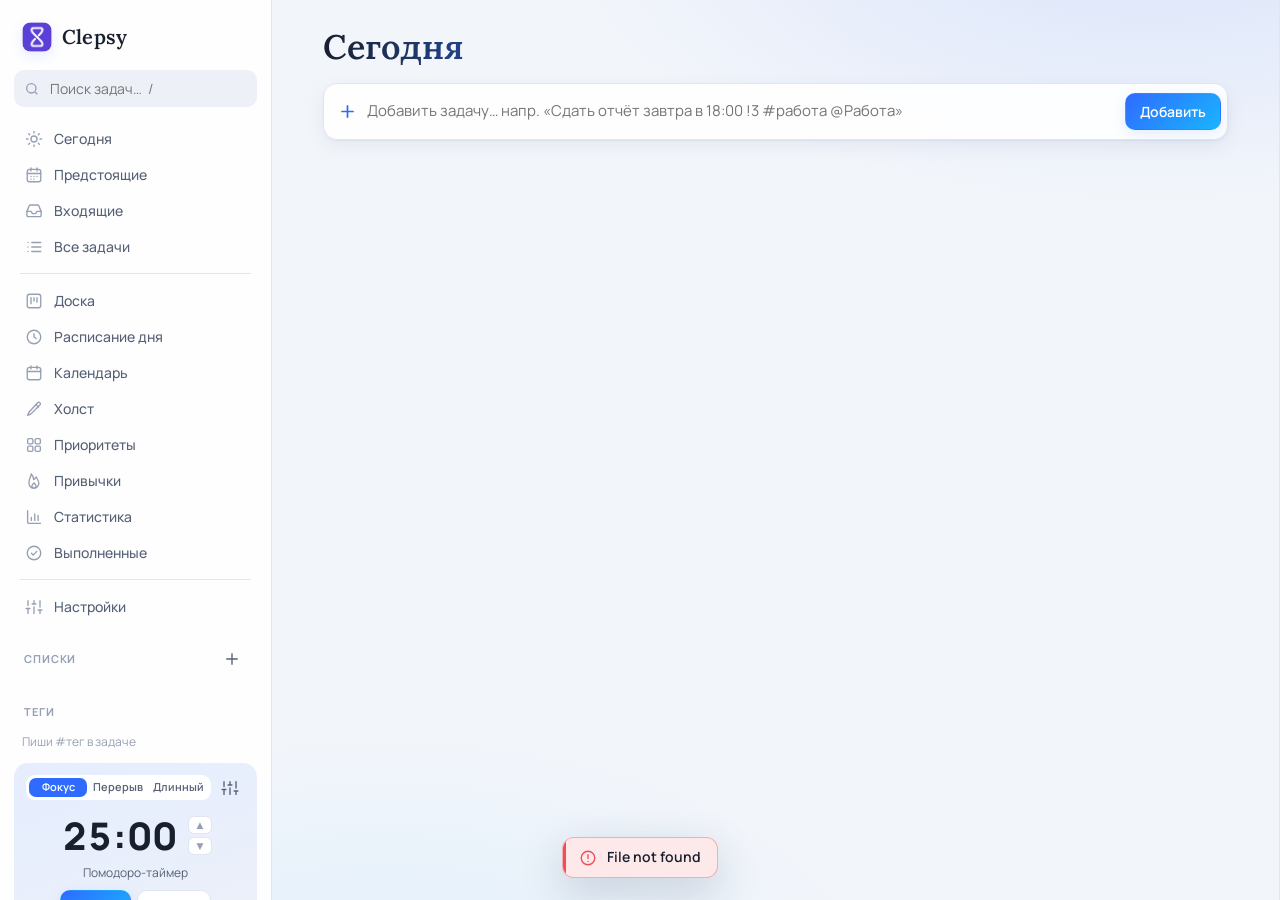
==== commit dad90c3c: "Проверка на баги: автообновление и подсказки - автообновление не перезапускает Clepsy, пока через не" ====
--- a/web/index.html
+++ b/web/index.html
@@ -17,6 +17,8 @@
       addEventListener("error", e => put(e.message + " @ " + (e.filename || "").split("/").pop() + ":" + e.lineno));
       addEventListener("unhandledrejection", e => put("promise: " + (e.reason && e.reason.message || e.reason)));
     })();
+    // телефонная вёрстка — сразу, чтобы при открытии не мелькала компьютерная
+    if (matchMedia("(max-width: 760px)").matches || location.search.includes("mobile")) document.documentElement.classList.add("m");
   </script>
 </head>
 <body>
@@ -106,9 +108,20 @@
   <aside class="detail" id="detail" aria-hidden="true"></aside>
 </div>
 
+<!-- телефон: нижняя панель, затемнение и шторка меню «⋮» -->
+<nav class="m-tabs" id="mTabs">
+  <button data-tab="today"><i data-i="sun"></i><span>Сегодня</span></button>
+  <button data-tab="plan"><i data-i="calendar"></i><span>План</span></button>
+  <button data-tab="add" class="m-fab" aria-label="Новая задача"><i data-i="plus"></i></button>
+  <button data-tab="timer"><i data-i="timer"></i><span>Таймер</span></button>
+  <button data-tab="more"><i data-i="menu"></i><span>Ещё</span></button>
+</nav>
+<div class="m-backdrop" id="mBackdrop" hidden></div>
+<div class="m-sheet" id="mSheet" hidden></div>
+
 <div class="modal" id="helpModal" hidden>
   <div class="modal-card">
-    <h3>Горячие клавиши и быстрый ввод</h3>
+    <h3 id="helpTitle">Горячие клавиши и быстрый ввод</h3>
     <div class="help-grid">
       <kbd>N</kbd><span>новая задача</span>
       <kbd>/</kbd><span>поиск</span>
@@ -130,11 +143,15 @@
   </div>
 </div>
 
+<div class="modal" id="notesModal" hidden>
+  <div class="modal-card notes-card" id="notesCard"></div>
+</div>
+
 <div class="modal" id="planModal" hidden>
   <div class="modal-card plan-card" id="planCard"></div>
 </div>
 
-<div class="toast" id="toast" hidden></div>
+<div class="toast" id="toast" role="status" aria-live="polite" hidden></div>
 
 <script src="icons.js"></script>
 <script src="shared.js"></script>
@@ -149,6 +166,9 @@
 <script src="js/ui.js"></script>
 <script src="js/sketch.js"></script>
 <script src="js/settings.js"></script>
+<script src="js/sync.js"></script>
+<script src="js/update.js"></script>
+<script src="js/mobile.js"></script>
 <script src="js/main.js"></script>
 </body>
 </html>
--- a/web/style.css
+++ b/web/style.css
@@ -434,13 +434,33 @@
 .help-grid { display: grid; grid-template-columns: auto 1fr; gap: 6px 14px; align-items: center; font-size: 14px; }
 .help-list { margin: 0 0 18px; padding-left: 18px; font-size: 14px; color: var(--ink-2); }
 kbd { background: var(--panel-2); border: 1px solid var(--line); border-bottom-width: 2px; border-radius: 6px; padding: 0 7px; font: 600 12px var(--font); }
+/* подсказка: мягкий фон и полоса в цвет сообщения, снизу — сколько ещё провисит */
 .toast {
-  position: fixed; bottom: 22px; left: 50%; transform: translateX(-50%);
-  background: var(--ink); color: var(--bg); padding: 10px 16px; border-radius: 12px; box-shadow: var(--shadow-lg);
-  display: flex; gap: 14px; align-items: center; font-size: 14px; font-weight: 600; z-index: 60; animation: pop .2s;
+  --tc: var(--accent);
+  /* по центру без left: 50% — иначе браузер даёт подсказке только половину окна и текст ломается в столбик */
+  position: fixed; bottom: 22px; left: 0; right: 0; margin: 0 auto; z-index: 60;
+  display: flex; gap: 10px; align-items: center; overflow: hidden;
+  width: max-content; max-width: min(440px, calc(100vw - 32px)); box-sizing: border-box; padding: 10px 10px 10px 16px;
+  background: color-mix(in srgb, var(--tc) 13%, var(--panel));
+  border: 1px solid color-mix(in srgb, var(--tc) 40%, transparent); border-radius: 12px;
+  box-shadow: var(--shadow-lg); color: var(--ink); font-size: 14px; font-weight: 600;
+  animation: toast-in .22s cubic-bezier(.2, .8, .3, 1);
 }
 .toast[hidden] { display: none; }
-.toast button { background: none; border: 0; color: var(--accent); font-weight: 800; }
+.toast::before { content: ""; position: absolute; left: 0; top: 0; bottom: 0; width: 3px; background: var(--tc); }
+.toast .t-ic { flex: none; display: grid; color: var(--tc); }
+.toast .t-ic .i { width: 18px; height: 18px; }
+.toast .t-tx { flex: 1; min-width: 0; line-height: 1.35; padding-right: 6px;
+  display: -webkit-box; -webkit-box-orient: vertical; -webkit-line-clamp: 2; overflow: hidden; }
+.toast button { flex: none; white-space: nowrap; background: none; border: 0; border-radius: 8px; padding: 5px 8px; color: var(--ta, var(--tc)); font-weight: 800; }
+.toast button:hover { background: color-mix(in srgb, var(--ta, var(--tc)) 14%, transparent); }
+.toast .t-bar { position: absolute; left: 0; right: 0; bottom: 0; height: 2px; background: var(--tc); opacity: .55; transform-origin: left; animation: toast-time var(--ms, 2600ms) linear forwards; }
+@keyframes toast-in { from { opacity: 0; transform: translateY(12px); } }
+@keyframes toast-time { to { transform: scaleX(0); } }
+.toast.t-error { --tc: var(--danger); }
+.toast.t-delete { --tc: var(--p1); --ta: var(--accent); }
+.toast.t-deadline { --tc: var(--warn); }
+.toast.t-done { --tc: var(--ok); }
 
 /* ---------- responsive ---------- */
 @media (max-width: 1100px) {
@@ -659,3 +679,123 @@
 .switch input:checked + i::after { transform: translateX(18px); background: #fff; }
 .switch input:focus-visible + i { box-shadow: 0 0 0 3px var(--accent-soft); }
 @media (max-width: 760px) { .set-row { flex-direction: column; align-items: stretch; } .set-ctl { justify-content: flex-start; } .set-seg { min-width: 0; } }
+
+/* ---------- телефон (класс m на <html>, см. js/mobile.js) ---------- */
+.m-tabs, .m-backdrop, .m-sheet { display: none; }
+.m .sidebar, .m .burger, .m .t-actions, .m .help-grid { display: none; }
+.m .main { padding: 14px 16px 96px; }
+.m .main-head { align-items: center; gap: 6px; margin-bottom: 12px; }
+.m .main-head h1 { font-size: 27px; }
+.m .eyebrow { text-transform: none; }
+.m-kebab .i { stroke-width: 3.4; }
+.m .task:hover { transform: none; box-shadow: none; }
+.m .view { margin-top: 0; }
+.m .group:first-child { margin-top: 6px; }
+
+/* нижняя панель */
+.m .m-tabs {
+  display: flex; position: fixed; left: 0; right: 0; bottom: 0; z-index: 30;
+  align-items: center; padding: 6px 4px 8px;
+  background: color-mix(in srgb, var(--panel) 94%, transparent); backdrop-filter: blur(14px);
+  border-top: 1px solid var(--line);
+}
+.m-tabs button { flex: 1; display: flex; flex-direction: column; align-items: center; gap: 2px; border: 0; background: none; color: var(--ink-3); font-size: 11px; font-weight: 700; padding: 4px 0; }
+.m-tabs button .i { width: 22px; height: 22px; }
+.m-tabs button.on { color: var(--accent); }
+.m-tabs .m-fab { flex: none; width: 54px; height: 44px; margin: 0 6px; border-radius: 14px; justify-content: center; color: var(--accent-ink); background: linear-gradient(135deg, var(--accent), var(--accent-2)); box-shadow: 0 4px 14px var(--glow); }
+.m-tabs .m-fab .i { width: 24px; height: 24px; stroke-width: 2.2; }
+
+/* шторка добавления: строка ввода над клавиатурой */
+.m .quick-add, .m .qa-preview { display: none !important; }
+.m .m-adding .quick-add { display: flex !important; position: fixed; left: 10px; right: 10px; bottom: 10px; z-index: 41; box-shadow: var(--shadow-lg); border-color: var(--accent); }
+.m .m-adding .quick-add .btn { display: inline-flex; }
+.m .m-adding .qa-preview { display: flex !important; position: fixed; left: 12px; right: 12px; bottom: 72px; z-index: 41; min-height: 0; padding: 0; }
+.m .m-adding .m-tabs { display: none; }
+
+/* затемнение и меню «⋮» */
+.m .m-backdrop:not([hidden]) { display: block; position: fixed; inset: 0; z-index: 40; background: rgba(10, 8, 20, .45); }
+.m .m-sheet:not([hidden]) {
+  display: block; position: fixed; left: 0; right: 0; bottom: 0; z-index: 41;
+  background: var(--panel); border-radius: 18px 18px 0 0; padding: 10px 10px 16px; box-shadow: var(--shadow-lg);
+  animation: sheet-up .2s ease-out;
+}
+@keyframes sheet-up { from { transform: translateY(100%); } }
+.m-menu button { display: flex; align-items: center; gap: 10px; width: 100%; border: 0; background: none; border-radius: 10px; padding: 12px 10px; font-size: 15px; font-weight: 600; text-align: left; }
+.m-menu button:active { background: var(--panel-2); }
+.m-menu .i { width: 18px; height: 18px; color: var(--ink-2); }
+.m-menu .group-head { margin: 10px 10px 2px; }
+.m-mark { width: 18px; display: inline-grid; }
+.m-mark .i { color: var(--accent); }
+
+/* «План» */
+.m-seg { margin-bottom: 14px; }
+.m-seg button { padding: 8px 0; }
+.m .cal-head h2 { min-width: 0; flex: 1; font-size: 19px; margin: 0 4px; text-transform: none; }
+.m .cal-head h2::first-letter { text-transform: uppercase; }
+
+/* «Таймер»: блок Помодоро из боковой панели крупно */
+.m-timer .pomodoro { margin-top: 18px; padding: 22px 16px 24px; background: var(--panel); border: 1px solid var(--line); }
+.m-timer .pomo-modes button { font-size: 13px; padding: 6px 0; }
+.m-timer .pomo-modes button small { font-size: 11px; }
+.m-timer .pomo-clock { margin: 22px 0 6px; gap: 10px; }
+.m-timer .pomo-time { font-size: 68px; }
+.m-timer .clock-arrows button { width: 38px; height: 30px; font-size: 12px; }
+.m-timer .pomo-label { font-size: 14px; }
+.m-timer .pomo-ctrl { margin-top: 18px; gap: 10px; }
+.m-timer .pomo-ctrl .btn { padding: 11px 28px; font-size: 16px; }
+.m-timer .pomo-gear { min-width: 34px; height: 34px; }
+
+/* «Ещё» */
+.m-search { display: flex; align-items: center; gap: 8px; padding: 0 12px; color: var(--ink-3); background: var(--panel); border: 1px solid var(--line); border-radius: 12px; }
+.m-search:focus-within { border-color: var(--accent); }
+.m-search .i { width: 18px; height: 18px; }
+.m-search input { flex: 1; min-width: 0; border: 0; outline: 0; background: transparent; padding: 11px 0; font-size: 15px; }
+.m-group { margin-top: 12px; overflow: hidden; background: var(--panel); border: 1px solid var(--line); border-radius: 12px; }
+.m-row { display: flex; align-items: center; gap: 12px; width: 100%; border: 0; border-bottom: 1px solid var(--line); background: none; padding: 13px 14px; font-size: 15px; font-weight: 600; text-align: left; }
+.m-row:last-child { border-bottom: 0; }
+.m-row:active { background: var(--panel-2); }
+.m-row .i { width: 19px; height: 19px; color: var(--ink-2); }
+.m-row .dot { margin: 0 4px; }
+.m-row span { flex: 1; }
+.m-row b { color: var(--ink-3); font-size: 13px; font-weight: 600; }
+.m-muted { color: var(--ink-2); }
+#mMore > .group-head { margin: 20px 4px 0; }
+#mMore > .tags-cloud { padding: 8px 0 0; }
+
+/* «Привычки»: карточка с неделей вместо широкой таблицы */
+.m-habit { background: var(--panel); border: 1px solid var(--line); border-radius: 12px; padding: 10px 12px 12px; margin-bottom: 10px; }
+.m-habit-top { display: flex; align-items: center; gap: 4px; }
+.m-habit-top b { flex: 1; }
+.m-week { display: grid; grid-template-columns: repeat(7, 1fr); gap: 6px; margin-top: 8px; }
+.m-week .hcheck { width: auto; height: 48px; display: flex; flex-direction: column; align-items: center; justify-content: center; font-size: 14px; font-weight: 700; color: var(--ink-2); }
+.m-week .hcheck small { font-size: 10px; font-weight: 600; color: var(--ink-3); }
+.m-week .hcheck.on, .m-week .hcheck.on small { color: #fff; }
+.m-week .hcheck.today:not(.on) { border-color: var(--c); }
+.m .add-habit .input { max-width: none; flex: 1; }
+
+/* мелочи */
+.m .load { font-size: 12.5px; gap: 6px 10px; padding: 9px 12px; }
+.m .load .track { flex-basis: 100%; order: 5; min-width: 0; height: 6px; }
+.m .toast { bottom: 86px; max-width: calc(100vw - 32px); }
+.m .modal-card { max-height: calc(100vh - 32px); overflow-y: auto; }
+
+/* ---------- синхронизация с телефоном ---------- */
+.sync-input { width: 210px; }
+.m .sync-input { width: 100%; }
+.sync-actions { display: flex; align-items: center; gap: 12px; flex-wrap: wrap; margin-top: 12px; }
+.sync-status { font-size: 13px; color: var(--ink-2); }
+.sync-status.err { color: var(--danger); }
+.sync-addrs { display: flex; flex-wrap: wrap; gap: 6px; }
+.sync-addrs code, .sync-code { background: var(--panel-2); border-radius: 8px; padding: 3px 8px; }
+.sync-code { font: 800 17px var(--font); letter-spacing: .12em; color: var(--accent); margin-right: 8px; }
+
+/* ---------- обновления ---------- */
+.upd-err { color: var(--danger); }
+.notes-card { max-width: 520px; }
+.notes-body { max-height: 55vh; overflow-y: auto; font-size: 14px; color: var(--ink-2); line-height: 1.5; }
+.notes-body h4 { margin: 14px 0 4px; font-size: 14px; color: var(--ink); }
+.notes-body h4:first-child { margin-top: 0; }
+.notes-body ul { margin: 0 0 6px; padding-left: 18px; }
+.notes-body p { margin: 0 0 8px; }
+.notes-body code { background: var(--panel-2); border-radius: 5px; padding: 0 4px; font-size: 12.5px; }
+.notes-actions { display: flex; justify-content: flex-end; gap: 8px; margin-top: 16px; }
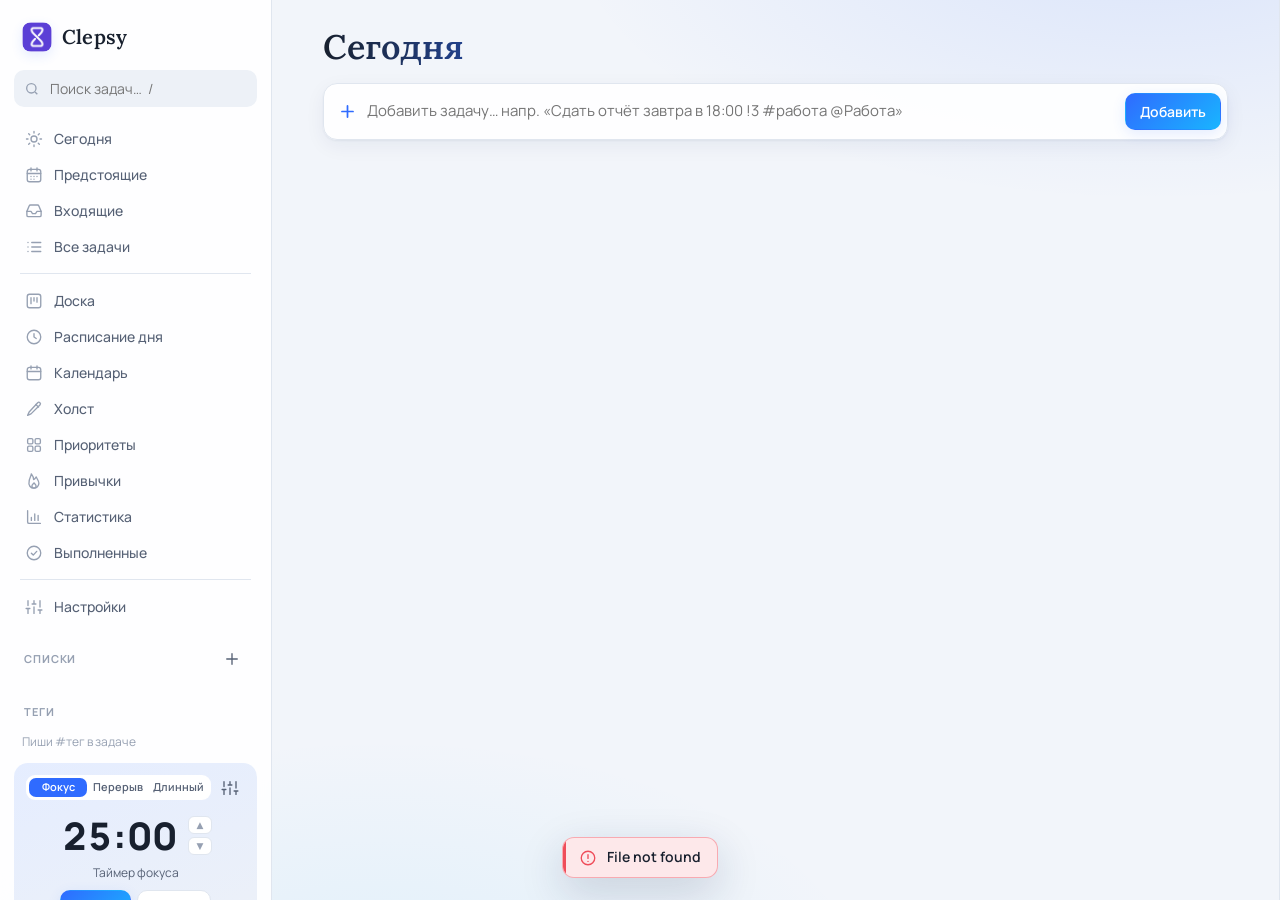
==== commit 624882b9: "«Помидоры» → фокус-сессии - статистика: карточка «Фокус-сессии · завершено сегодня» - подсказка в ко" ====
--- a/web/index.html
+++ b/web/index.html
@@ -74,7 +74,7 @@
         <div class="pomo-time" id="pomoTime" title="Нажми, чтобы ввести своё время, или крути колёсико">25:00</div>
         <div class="clock-arrows"><button type="button" data-adj="1" title="+1 минута">▲</button><button type="button" data-adj="-1" title="−1 минута">▼</button></div>
       </div>
-      <div class="pomo-label" id="pomoLabel">Помодоро-таймер</div>
+      <div class="pomo-label" id="pomoLabel">Таймер фокуса</div>
       <div class="pomo-ctrl">
         <button class="btn btn-primary" id="pomoStart">Старт</button>
         <button class="btn" id="pomoReset">Сброс</button>
